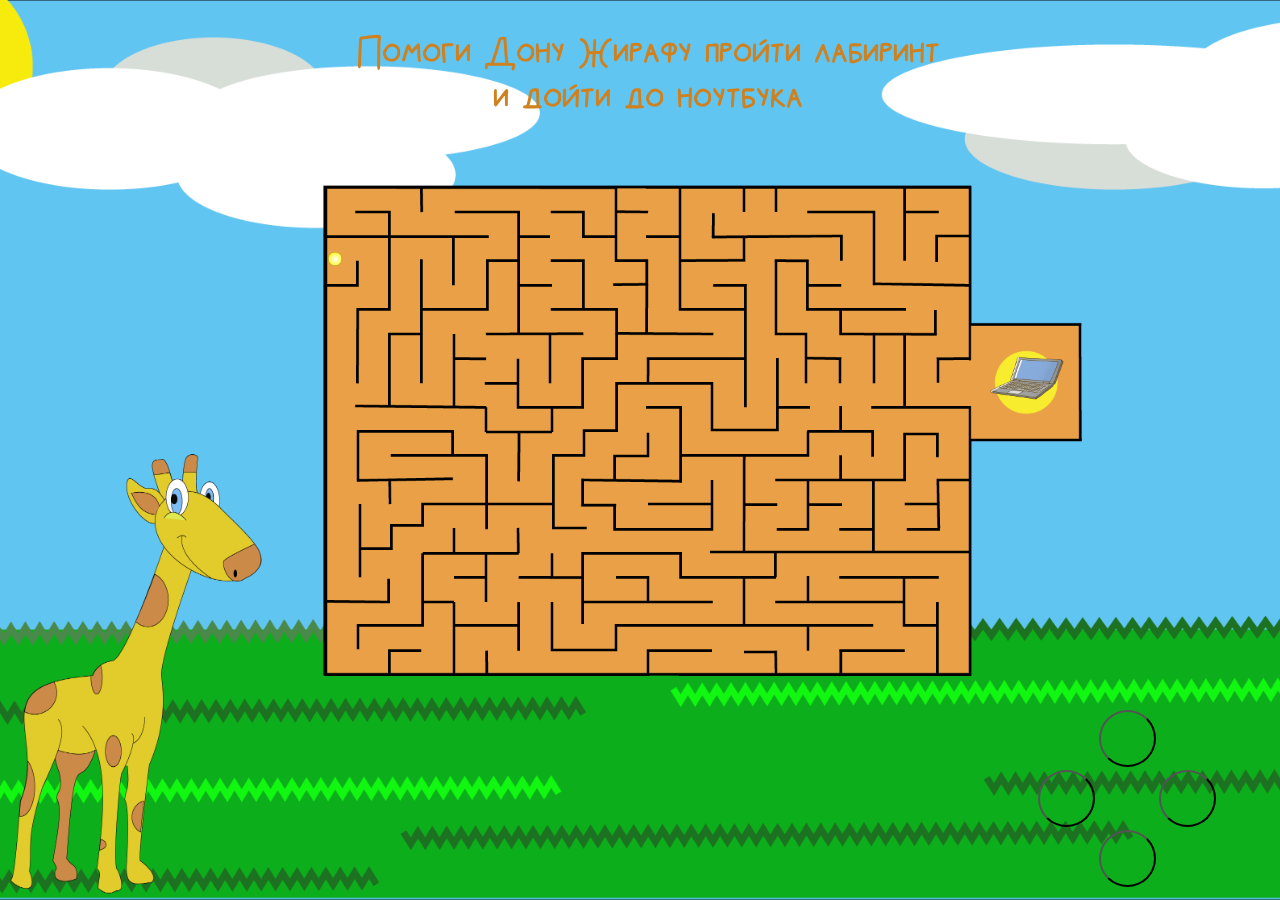
==== level1.html @ f00e92ae "Add files via upload" ====
<!DOCTYPE HTML>
<html>

<head>
    <meta charset="utf-8">
    <link rel="stylesheet" href="css/level1.css">
    <title>Поиск ноутбука</title>
    <script src="js/level1.js"></script>
</head>

<body>

    <div class="container" style="display: block;">
        <h1>Помоги Дону Жирафу пройти лабиринт <br> и дойти до ноутбука</h1>
    </div>
    <div class="result" style="display: none;">
        <h1>Отлично! <br>Теперь ты знаешь, что у всех граждан МЭШ есть возможность пользоваться <br>цифровой средой с одинаковыми и равными правами.</h1>
        <form action="level2.html" target="_self">
            <button>Отлично</button>
        </form>
    </div>
    <canvas id="canvas" width="597" height="598" style="display: block;"></canvas>

    <div class="jostick" style="display: block;">
        <button id="up" onclick="up()"></button>
        <button id="left" onclick="left()"></button>
        <button id="right" onclick="right()"></button>
        <button id="down" onclick="down()"></button>
    </div>
    <img class="giraf" src="img/giraf.png" alt="">

    <img class="face" id="face" src="img/face.png">
</body>

</html>
---- css/level1.css ----
body {
    background: url(../img/bgn-01.png) no-repeat center center fixed;
    -webkit-background-size: cover;
    -moz-background-size: cover;
    -o-background-size: cover;
    background-size: fixed;
}

canvas {
    position: fixed;
    text-align: center;
    margin-top: 2%;
    width: 100%;
    height: 100%;
}

@keyframes move {
    from {
        transform: translateX(-100%);
    }
    to {
        transform: translateX(0%);
    }
}

.giraf {
    position: absolute;
    width: 17%;
    height: 50%;
    bottom: 0%;
    animation-name: move;
    animation-duration: 2s;
}

div {
    width: 100%;
    height: 220px;
    position: fixed;
    text-align: center;
    font-size: 30px;
}

button {
    width: 300px;
    height: 100px;
    font-family: Kosko;
    font-size: 25px;
    background-color: rgb(207, 128, 31);
}

@font-face {
    font-family: 'Kosko';
    src: url('../fonts/KoskoRegular-Regular.woff');
}

h1 {
    color: rgb(207, 128, 31);
    font-family: Kosko;
    font-size: 45px;
}

.jostick {
    display: none;
    position: absolute;
    bottom: 0;
    margin-left: 80%;
    width: 190px;
    height: 190px;
}

img {
    width: 10px;
    height: 10px;
}

#up {
    background-color: Transparent;
    margin-left: 35%;
    margin-right: 35%;
    width: 30%;
    height: 30%;
    border-radius: 50px;
}

#down {
    background-color: Transparent;
    margin-left: 35%;
    margin-right: 35%;
    width: 30%;
    height: 30%;
    border-radius: 50px;
}

#left {
    background-color: Transparent;
    margin-right: 30%;
    width: 30%;
    height: 30%;
    border-radius: 50px;
}

#right {
    background-color: Transparent;
    width: 30%;
    height: 30%;
    border-radius: 50px;
}

.face {
    display: none;
}

@media screen and (max-width: 1280px) {
    canvas {
        margin-top: 5%;
        width: 100%;
        height: 80%;
    }
    div {
        width: 100%;
        height: 200px;
        position: fixed;
        text-align: center;
        font-size: 25px;
    }
    button {
        width: 300px;
        height: 100px;
        font-size: 30px;
    }
    .giraf {
        width: 20%;
    }
    h1 {
        font-size: 35px;
    }
}

@media screen and (max-width: 960px) {
    canvas {
        margin-top: 5%;
        width: 100%;
        height: 100%;
    }
    div {
        width: 100%;
        height: 120px;
        font-size: 20px;
    }
    button {
        width: 300px;
        height: 100px;
        font-size: 25px;
    }
    .giraf {
        width: 20%;
    }
}

@media screen and (max-width: 900px) {
    canvas {
        margin-top: 5%;
        width: 100%;
        height: 100%;
    }
    div {
        width: 100%;
        height: 120px;
        font-size: 20px;
    }
    button {
        width: 300px;
        height: 100px;
        font-size: 25px;
    }
    .giraf {
        width: 20%;
    }
}

@media screen and (max-width: 800px) {
    canvas {
        margin-top: 5%;
        width: 100%;
        height: 100%;
    }
    div {
        width: 100%;
        height: 100%;
        font-size: 15px;
    }
    button {
        width: 300px;
        height: 100px;
        font-size: 25px;
    }
    .jostick {
        display: block;
    }
    .giraf {
        width: 20%;
    }
}

@media screen and (max-width: 500px) {
    body {
        background: url(/img/bngsmall-01.png) no-repeat center center fixed;
    }
    h1 {
        font-size: 25px;
    }
    .giraf {
        width: 20%;
    }
}
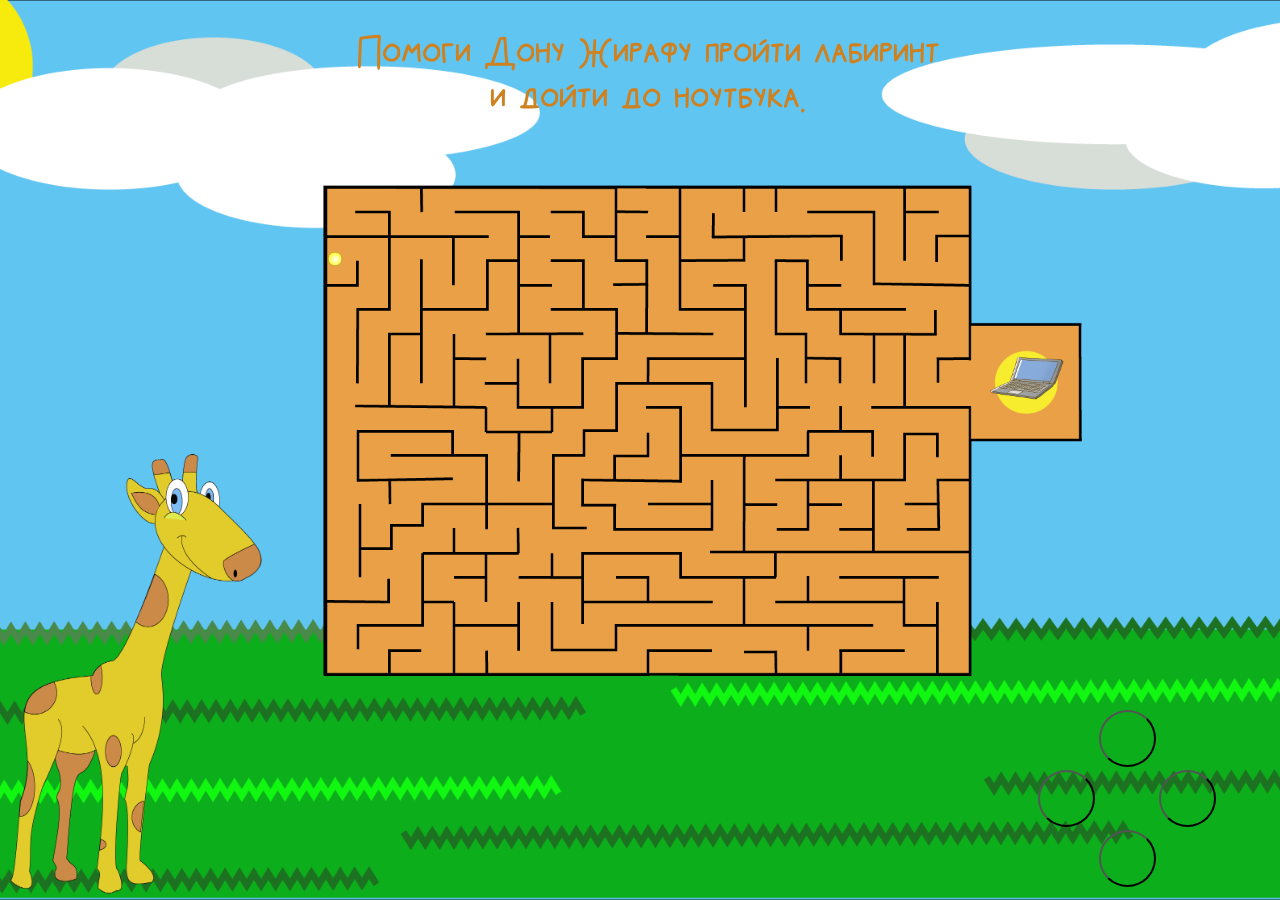
==== commit e86b3316: "Update level1.html" ====
--- a/level1.html
+++ b/level1.html
@@ -11,10 +11,10 @@
 <body>
 
     <div class="container" style="display: block;">
-        <h1>Помоги Дону Жирафу пройти лабиринт <br> и дойти до ноутбука</h1>
+        <h1>Помоги Дону Жирафу пройти лабиринт <br> и дойти до ноутбука.</h1>
     </div>
     <div class="result" style="display: none;">
-        <h1>Отлично! <br>Теперь ты знаешь, что у всех граждан МЭШ есть возможность пользоваться <br>цифровой средой с одинаковыми и равными правами.</h1>
+        <h1>Отлично! <br>Теперь ты знаешь, что у всех граждан МЭШ <br> есть возможность пользоваться <br>цифровой средой с одинаковыми и равными правами.</h1>
         <form action="level2.html" target="_self">
             <button>Отлично</button>
         </form>
@@ -32,4 +32,4 @@
     <img class="face" id="face" src="img/face.png">
 </body>
 
-</html>+</html>
